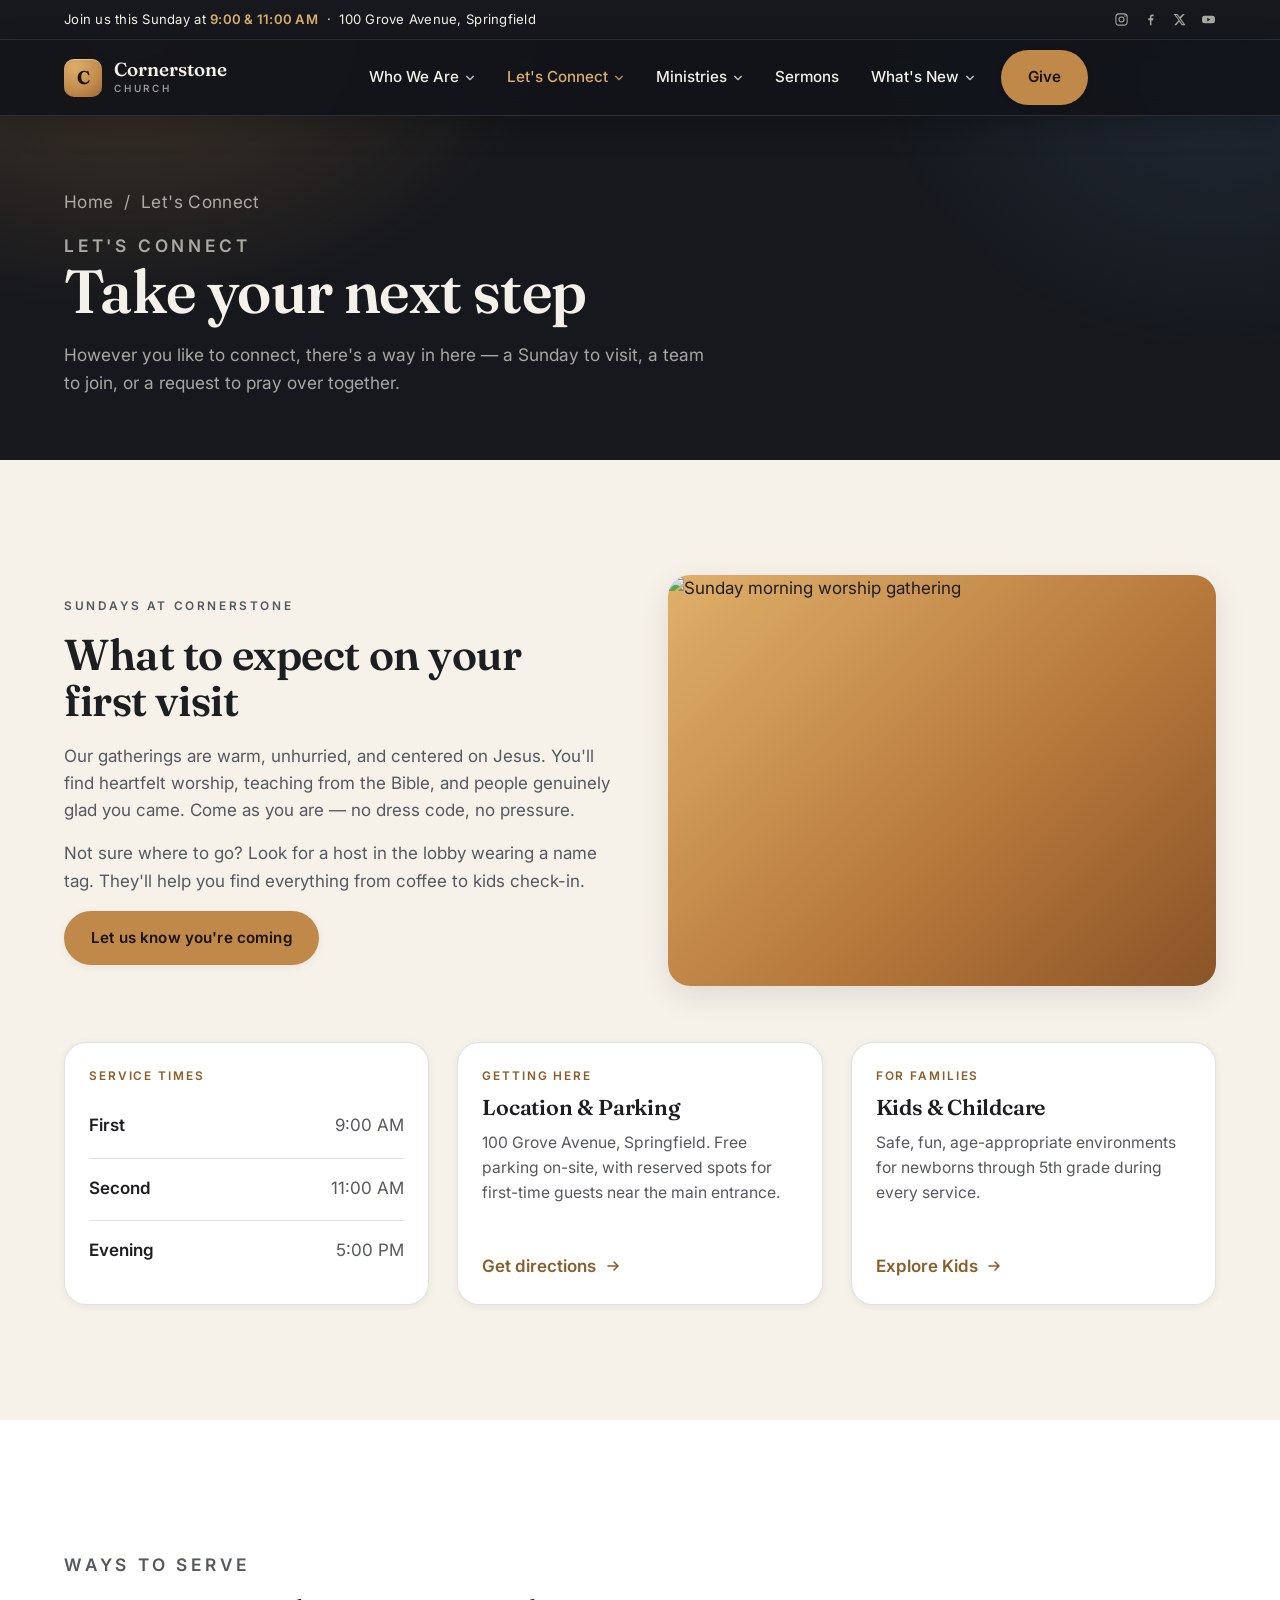
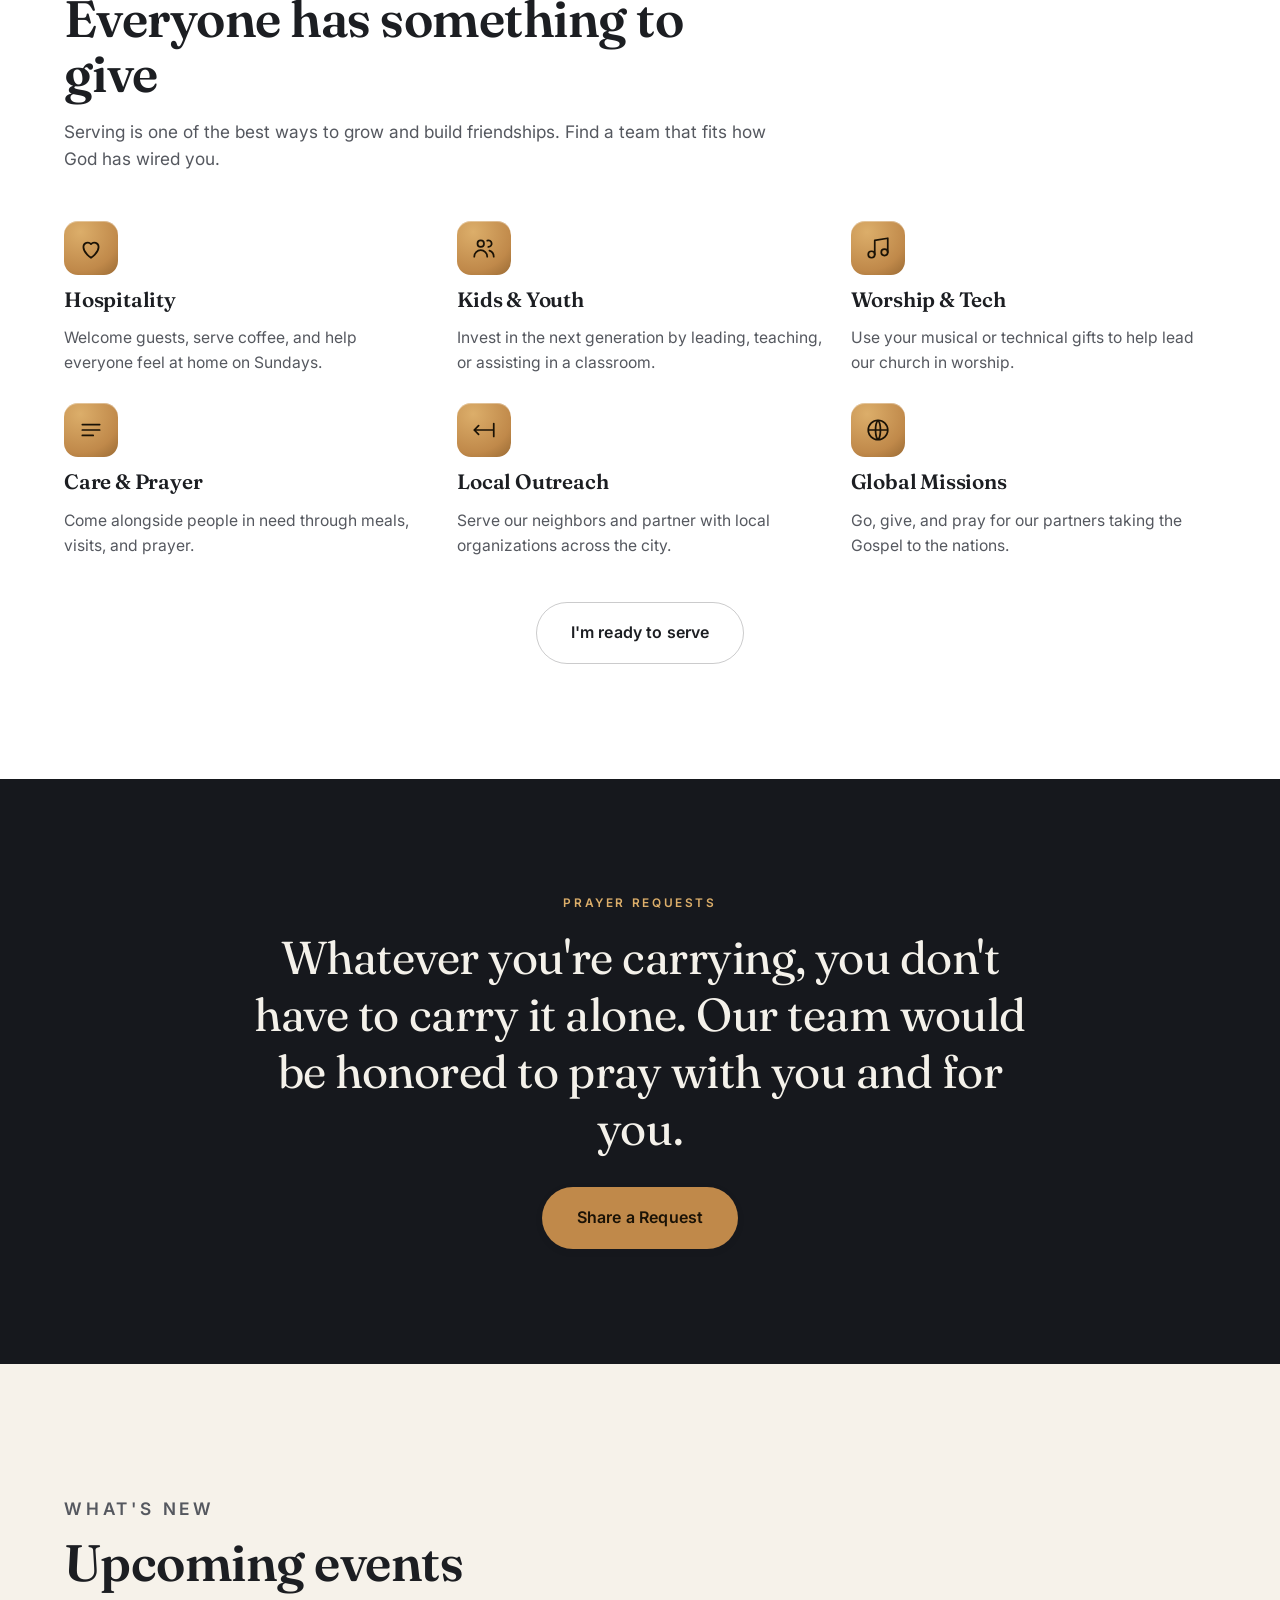
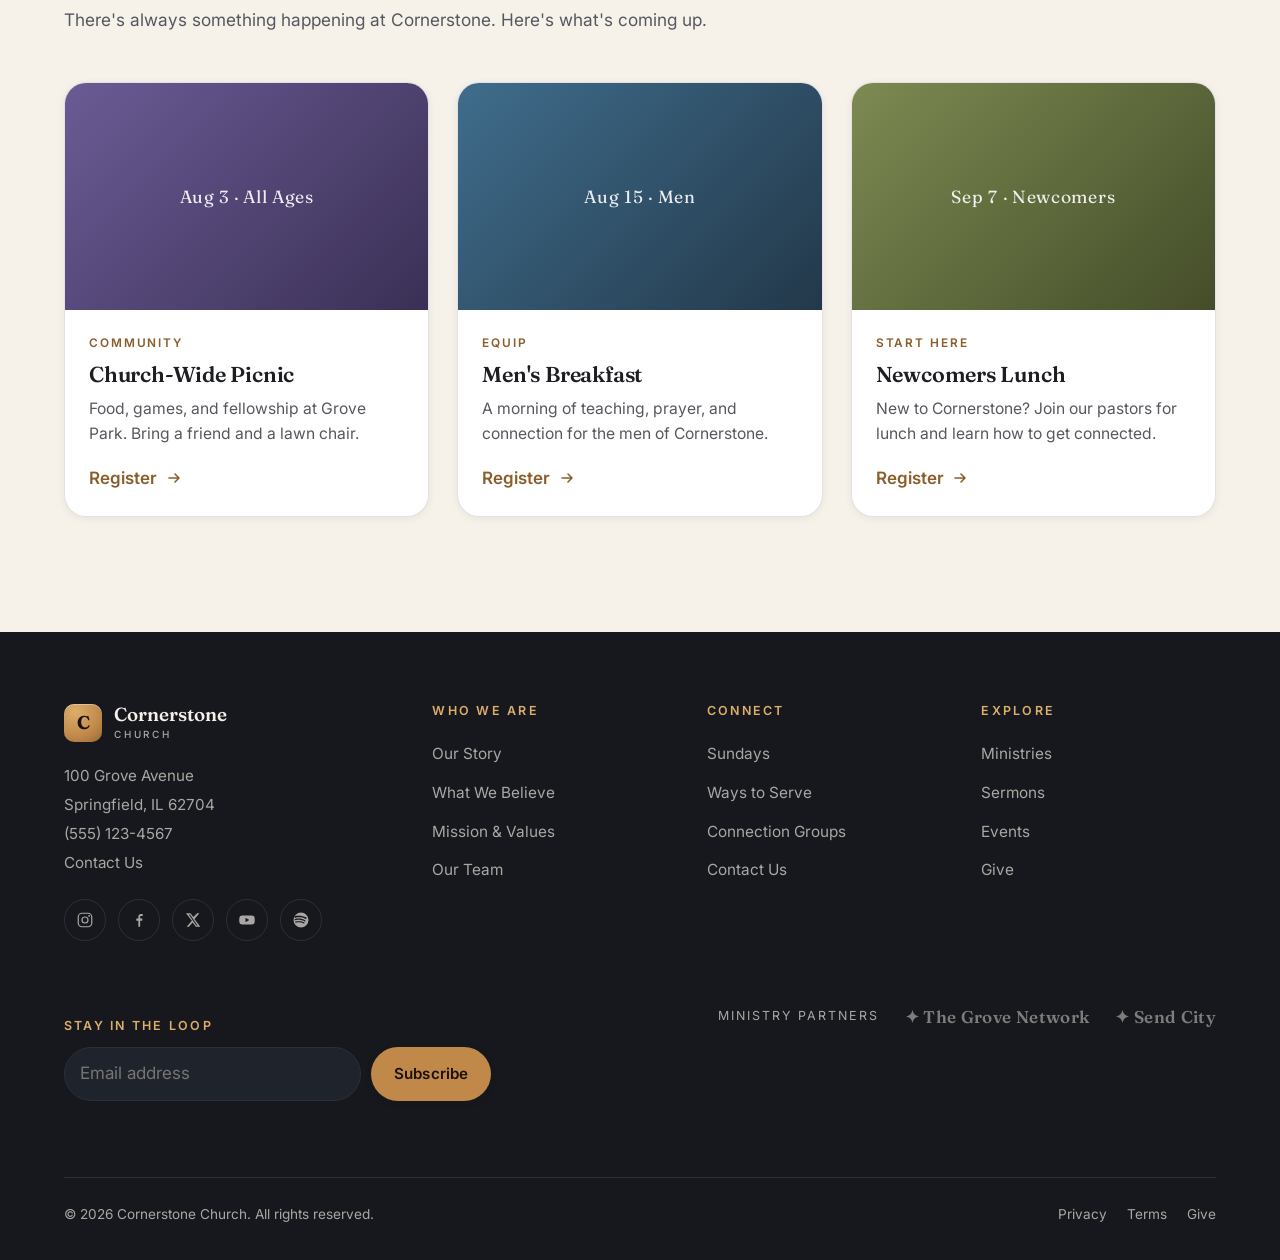
==== connect.html @ a3714016 "Add files via upload" ====
<!DOCTYPE html>
<html lang="en">
<head>
  <meta charset="UTF-8" />
  <meta name="viewport" content="width=device-width, initial-scale=1" />
  <title>Let's Connect · Cornerstone Church</title>
  <meta name="description" content="Find your place at Cornerstone Church — Sunday gatherings, ways to serve, prayer, and upcoming events." />
  <link rel="preconnect" href="https://fonts.googleapis.com" />
  <link rel="preconnect" href="https://fonts.gstatic.com" crossorigin />
  <link rel="stylesheet" href="assets/css/styles.css" />
</head>
<body>

  <div class="topbar">
    <div class="container topbar__inner">
      <span class="topbar__msg">Join us this Sunday at <strong>9:00&nbsp;&amp;&nbsp;11:00&nbsp;AM</strong> &nbsp;·&nbsp; 100 Grove Avenue, Springfield</span>
      <div class="topbar__socials">
        <a href="#" aria-label="Instagram"><svg viewBox="0 0 24 24" fill="none"><rect x="3" y="3" width="18" height="18" rx="5" stroke="currentColor" stroke-width="1.7"/><circle cx="12" cy="12" r="4" stroke="currentColor" stroke-width="1.7"/><circle cx="17.5" cy="6.5" r="1.2" fill="currentColor"/></svg></a>
        <a href="#" aria-label="Facebook"><svg viewBox="0 0 24 24" fill="currentColor"><path d="M13.5 21v-8h2.7l.4-3h-3.1V8.2c0-.87.24-1.46 1.5-1.46H17V4.06C16.7 4.02 15.8 3.94 14.77 3.94c-2.16 0-3.64 1.32-3.64 3.74V10H8.4v3h2.73v8z"/></svg></a>
        <a href="#" aria-label="X"><svg viewBox="0 0 24 24" fill="currentColor"><path d="M17.5 3h3l-6.6 7.5L21.7 21h-5.9l-4.3-5.6L6.5 21H3.5l7-8L2.6 3h6l3.9 5.1zM16.4 19.2h1.6L8 4.7H6.3z"/></svg></a>
        <a href="#" aria-label="YouTube"><svg viewBox="0 0 24 24" fill="currentColor"><path d="M22 8.2a2.6 2.6 0 0 0-1.83-1.84C18.5 6 12 6 12 6s-6.5 0-8.17.36A2.6 2.6 0 0 0 2 8.2 27 27 0 0 0 1.6 12 27 27 0 0 0 2 15.8a2.6 2.6 0 0 0 1.83 1.84C5.5 18 12 18 12 18s6.5 0 8.17-.36A2.6 2.6 0 0 0 22 15.8 27 27 0 0 0 22.4 12 27 27 0 0 0 22 8.2zM10 15V9l5 3z"/></svg></a>
      </div>
    </div>
  </div>

  <header class="nav is-solid" id="site-nav">
    <div class="container nav__inner">
      <a class="brand" href="index.html" aria-label="Cornerstone Church home">
        <span class="brand__mark">C</span>
        <span class="brand__name">Cornerstone<small>Church</small></span>
      </a>
      <nav aria-label="Primary navigation">
        <ul class="menu">
          <li class="has-mega">
            <a class="menu__link" href="about.html">Who We Are <svg class="caret" viewBox="0 0 12 12" fill="none"><path d="M2 4l4 4 4-4" stroke="currentColor" stroke-width="1.6" stroke-linecap="round" stroke-linejoin="round"/></svg></a>
            <div class="mega">
              <div class="mega__lead"><b>Who We Are</b></div>
              <a class="mega__link" href="about.html">Our Story</a>
              <a class="mega__link" href="about.html#what-we-believe">What We Believe</a>
              <a class="mega__link" href="about.html#mission-values">Mission &amp; Values</a>
              <a class="mega__link" href="about.html#team">Our Team</a>
            </div>
          </li>
          <li class="has-mega">
            <a class="menu__link is-active" href="connect.html">Let's Connect <svg class="caret" viewBox="0 0 12 12" fill="none"><path d="M2 4l4 4 4-4" stroke="currentColor" stroke-width="1.6" stroke-linecap="round" stroke-linejoin="round"/></svg></a>
            <div class="mega">
              <div class="mega__lead"><b>Let's Connect</b></div>
              <a class="mega__link" href="connect.html#sundays">Sundays at Cornerstone</a>
              <a class="mega__link" href="connect.html#serve">Ways to Serve</a>
              <a class="mega__link" href="connect.html#prayer">Prayer Requests</a>
              <a class="mega__link" href="contact.html">Contact Us</a>
            </div>
          </li>
          <li class="has-mega">
            <a class="menu__link" href="ministries.html">Ministries <svg class="caret" viewBox="0 0 12 12" fill="none"><path d="M2 4l4 4 4-4" stroke="currentColor" stroke-width="1.6" stroke-linecap="round" stroke-linejoin="round"/></svg></a>
            <div class="mega">
              <div class="mega__lead"><b>Our Ministries</b></div>
              <a class="mega__link" href="ministries.html#kids">Kids</a>
              <a class="mega__link" href="ministries.html#youth">Youth</a>
              <a class="mega__link" href="ministries.html#groups">Connection Groups</a>
              <a class="mega__link" href="ministries.html#college">The Salt Company</a>
              <a class="mega__link" href="ministries.html#local">Local Missions</a>
              <a class="mega__link" href="ministries.html#global">Global Missions</a>
            </div>
          </li>
          <li><a class="menu__link" href="sermons.html">Sermons</a></li>
          <li class="has-mega">
            <a class="menu__link" href="connect.html#events">What's New <svg class="caret" viewBox="0 0 12 12" fill="none"><path d="M2 4l4 4 4-4" stroke="currentColor" stroke-width="1.6" stroke-linecap="round" stroke-linejoin="round"/></svg></a>
            <div class="mega">
              <div class="mega__lead"><b>What's New</b></div>
              <a class="mega__link" href="connect.html#events">Events</a>
              <a class="mega__link" href="connect.html#events">Calendar</a>
              <a class="mega__link" href="sermons.html">Latest Sermons</a>
            </div>
          </li>
          <li class="menu__cta"><a class="btn btn--primary" href="give.html">Give</a></li>
        </ul>
      </nav>
      <div style="display:flex; align-items:center; gap:12px;">
        <a class="btn btn--primary nav__mobile-cta" href="give.html">Give</a>
        <button class="nav__toggle" aria-label="Open menu" aria-controls="mobile-menu">
          <svg width="22" height="22" viewBox="0 0 24 24" fill="none"><path d="M3 6h18M3 12h18M3 18h18" stroke="currentColor" stroke-width="1.8" stroke-linecap="round"/></svg>
        </button>
      </div>
    </div>
  </header>

  <div class="mobile-menu" id="mobile-menu" aria-hidden="true">
    <div class="mobile-menu__head">
      <a class="brand" href="index.html"><span class="brand__mark">C</span><span class="brand__name">Cornerstone<small>Church</small></span></a>
      <button class="mobile-menu__close" aria-label="Close menu">
        <svg width="20" height="20" viewBox="0 0 24 24" fill="none"><path d="M6 6l12 12M18 6L6 18" stroke="currentColor" stroke-width="1.8" stroke-linecap="round"/></svg>
      </button>
    </div>
    <div class="m-group">
      <button class="m-group__btn">Who We Are <svg class="caret" viewBox="0 0 12 12" fill="none"><path d="M2 4l4 4 4-4" stroke="currentColor" stroke-width="1.6" stroke-linecap="round" stroke-linejoin="round"/></svg></button>
      <div class="m-sub"><a href="about.html">Our Story</a><a href="about.html#what-we-believe">What We Believe</a><a href="about.html#mission-values">Mission &amp; Values</a><a href="about.html#team">Our Team</a></div>
    </div>
    <div class="m-group">
      <button class="m-group__btn">Let's Connect <svg class="caret" viewBox="0 0 12 12" fill="none"><path d="M2 4l4 4 4-4" stroke="currentColor" stroke-width="1.6" stroke-linecap="round" stroke-linejoin="round"/></svg></button>
      <div class="m-sub"><a href="connect.html#sundays">Sundays at Cornerstone</a><a href="connect.html#serve">Ways to Serve</a><a href="connect.html#prayer">Prayer Requests</a><a href="contact.html">Contact Us</a></div>
    </div>
    <div class="m-group">
      <button class="m-group__btn">Ministries <svg class="caret" viewBox="0 0 12 12" fill="none"><path d="M2 4l4 4 4-4" stroke="currentColor" stroke-width="1.6" stroke-linecap="round" stroke-linejoin="round"/></svg></button>
      <div class="m-sub"><a href="ministries.html#kids">Kids</a><a href="ministries.html#youth">Youth</a><a href="ministries.html#groups">Connection Groups</a><a href="ministries.html#college">The Salt Company</a><a href="ministries.html#local">Local Missions</a><a href="ministries.html#global">Global Missions</a></div>
    </div>
    <div class="m-group">
      <button class="m-group__btn">What's New <svg class="caret" viewBox="0 0 12 12" fill="none"><path d="M2 4l4 4 4-4" stroke="currentColor" stroke-width="1.6" stroke-linecap="round" stroke-linejoin="round"/></svg></button>
      <div class="m-sub"><a href="sermons.html">Sermons</a><a href="connect.html#events">Events</a><a href="connect.html#events">Calendar</a></div>
    </div>
    <div class="mobile-menu__actions">
      <a class="btn btn--primary btn--lg" href="give.html" style="justify-content:center;">Give</a>
      <a class="btn btn--ghost btn--lg" href="connect.html#sundays" style="justify-content:center;">I'm New</a>
    </div>
  </div>

  <section class="pagehead">
    <div class="container">
      <p class="pagehead__breadcrumb"><a href="index.html">Home</a> &nbsp;/&nbsp; Let's Connect</p>
      <p class="eyebrow eyebrow--light">Let's Connect</p>
      <h1>Take your next step</h1>
      <p>However you like to connect, there's a way in here — a Sunday to visit, a team to join, or a request to pray over together.</p>
    </div>
  </section>

  <!-- Sundays -->
  <section class="section section--cream" id="sundays">
    <div class="container">
      <div class="split">
        <div class="split__body reveal">
          <p class="eyebrow">Sundays at Cornerstone</p>
          <h2>What to expect on your first visit</h2>
          <p>Our gatherings are warm, unhurried, and centered on Jesus. You'll find heartfelt worship, teaching from the Bible, and people genuinely glad you came. Come as you are — no dress code, no pressure.</p>
          <p>Not sure where to go? Look for a host in the lobby wearing a name tag. They'll help you find everything from coffee to kids check-in.</p>
          <a class="btn btn--primary" href="contact.html">Let us know you're coming</a>
        </div>
        <div class="split__media grad-warm reveal" data-reveal-delay="1"><img class="media-img" src="https://d8j0ntlcm91z4.cloudfront.net/user_3E9CPm0AuV3q70Xl4UHu15ShiqX/hf_20260827_152828_6ec32d91-7f77-4d59-9680-bf36b2cd5e67.png" alt="Sunday morning worship gathering" loading="lazy"></div>
      </div>

      <div class="grid grid-3" style="margin-top:56px;">
        <div class="card reveal"><div class="card__body">
          <span class="card__tag">Service Times</span>
          <div class="info-list">
            <div class="info-row"><span class="info-row__k">First</span><span class="info-row__v">9:00 AM</span></div>
            <div class="info-row"><span class="info-row__k">Second</span><span class="info-row__v">11:00 AM</span></div>
            <div class="info-row"><span class="info-row__k">Evening</span><span class="info-row__v">5:00 PM</span></div>
          </div>
        </div></div>
        <div class="card reveal" data-reveal-delay="1"><div class="card__body">
          <span class="card__tag">Getting Here</span>
          <h3 class="card__title">Location &amp; Parking</h3>
          <p class="card__text">100 Grove Avenue, Springfield. Free parking on-site, with reserved spots for first-time guests near the main entrance.</p>
          <span class="card__foot"><a class="link-arrow" href="contact.html">Get directions <svg width="16" height="16" viewBox="0 0 16 16" fill="none"><path d="M3 8h10M9 4l4 4-4 4" stroke="currentColor" stroke-width="1.6" stroke-linecap="round" stroke-linejoin="round"/></svg></a></span>
        </div></div>
        <div class="card reveal" data-reveal-delay="2"><div class="card__body">
          <span class="card__tag">For Families</span>
          <h3 class="card__title">Kids &amp; Childcare</h3>
          <p class="card__text">Safe, fun, age-appropriate environments for newborns through 5th grade during every service.</p>
          <span class="card__foot"><a class="link-arrow" href="ministries.html#kids">Explore Kids <svg width="16" height="16" viewBox="0 0 16 16" fill="none"><path d="M3 8h10M9 4l4 4-4 4" stroke="currentColor" stroke-width="1.6" stroke-linecap="round" stroke-linejoin="round"/></svg></a></span>
        </div></div>
      </div>
    </div>
  </section>

  <!-- Ways to serve -->
  <section class="section section--paper" id="serve">
    <div class="container">
      <div class="section-head reveal">
        <p class="eyebrow">Ways to Serve</p>
        <h2>Everyone has something to give</h2>
        <p>Serving is one of the best ways to grow and build friendships. Find a team that fits how God has wired you.</p>
      </div>
      <div class="grid grid-3">
        <div class="feature reveal">
          <span class="feature__icon"><svg viewBox="0 0 24 24" fill="none"><path d="M12 21s-7-4.5-7-10a4 4 0 0 1 7-2.6A4 4 0 0 1 19 11c0 5.5-7 10-7 10z" stroke="currentColor" stroke-width="1.6" stroke-linejoin="round"/></svg></span>
          <h3>Hospitality</h3><p>Welcome guests, serve coffee, and help everyone feel at home on Sundays.</p>
        </div>
        <div class="feature reveal" data-reveal-delay="1">
          <span class="feature__icon"><svg viewBox="0 0 24 24" fill="none"><circle cx="9" cy="8" r="3" stroke="currentColor" stroke-width="1.6"/><path d="M3 20a6 6 0 0 1 12 0M16 11a3 3 0 1 0-1-5.8M21 20a6 6 0 0 0-4-5.6" stroke="currentColor" stroke-width="1.6" stroke-linecap="round"/></svg></span>
          <h3>Kids &amp; Youth</h3><p>Invest in the next generation by leading, teaching, or assisting in a classroom.</p>
        </div>
        <div class="feature reveal" data-reveal-delay="2">
          <span class="feature__icon"><svg viewBox="0 0 24 24" fill="none"><path d="M9 18V5l12-2v13" stroke="currentColor" stroke-width="1.6" stroke-linecap="round" stroke-linejoin="round"/><circle cx="6" cy="18" r="3" stroke="currentColor" stroke-width="1.6"/><circle cx="18" cy="16" r="3" stroke="currentColor" stroke-width="1.6"/></svg></span>
          <h3>Worship &amp; Tech</h3><p>Use your musical or technical gifts to help lead our church in worship.</p>
        </div>
        <div class="feature reveal">
          <span class="feature__icon"><svg viewBox="0 0 24 24" fill="none"><path d="M4 7h16M4 12h16M4 17h10" stroke="currentColor" stroke-width="1.6" stroke-linecap="round"/></svg></span>
          <h3>Care &amp; Prayer</h3><p>Come alongside people in need through meals, visits, and prayer.</p>
        </div>
        <div class="feature reveal" data-reveal-delay="1">
          <span class="feature__icon"><svg viewBox="0 0 24 24" fill="none"><path d="M3 12h18M3 12l4-4M3 12l4 4M21 6v12" stroke="currentColor" stroke-width="1.6" stroke-linecap="round" stroke-linejoin="round"/></svg></span>
          <h3>Local Outreach</h3><p>Serve our neighbors and partner with local organizations across the city.</p>
        </div>
        <div class="feature reveal" data-reveal-delay="2">
          <span class="feature__icon"><svg viewBox="0 0 24 24" fill="none"><circle cx="12" cy="12" r="9" stroke="currentColor" stroke-width="1.6"/><path d="M3 12h18M12 3c3 3 3 15 0 18M12 3c-3 3-3 15 0 18" stroke="currentColor" stroke-width="1.6"/></svg></span>
          <h3>Global Missions</h3><p>Go, give, and pray for our partners taking the Gospel to the nations.</p>
        </div>
      </div>
      <div class="center reveal" style="margin-top:44px;">
        <a class="btn btn--outline-ink btn--lg" href="contact.html">I'm ready to serve</a>
      </div>
    </div>
  </section>

  <!-- Prayer -->
  <section class="section section--dark" id="prayer">
    <div class="container narrow center">
      <p class="eyebrow eyebrow--light reveal">Prayer Requests</p>
      <p class="statement reveal" data-reveal-delay="1" style="margin-top:16px;">Whatever you're carrying, you don't have to carry it alone. Our team would be honored to pray with you and for you.</p>
      <div class="reveal" data-reveal-delay="2" style="margin-top:30px;">
        <a class="btn btn--primary btn--lg" href="contact.html">Share a Request</a>
      </div>
    </div>
  </section>

  <!-- Events -->
  <section class="section section--cream" id="events">
    <div class="container">
      <div class="section-head reveal">
        <p class="eyebrow">What's New</p>
        <h2>Upcoming events</h2>
        <p>There's always something happening at Cornerstone. Here's what's coming up.</p>
      </div>
      <div class="grid grid-3">
        <div class="card reveal">
          <div class="card__media grad-3"><span class="card__media-fallback">Aug 3 · All Ages</span></div>
          <div class="card__body"><span class="card__tag">Community</span><h3 class="card__title">Church-Wide Picnic</h3><p class="card__text">Food, games, and fellowship at Grove Park. Bring a friend and a lawn chair.</p><span class="card__foot"><a class="link-arrow" href="#">Register <svg width="16" height="16" viewBox="0 0 16 16" fill="none"><path d="M3 8h10M9 4l4 4-4 4" stroke="currentColor" stroke-width="1.6" stroke-linecap="round" stroke-linejoin="round"/></svg></a></span></div>
        </div>
        <div class="card reveal" data-reveal-delay="1">
          <div class="card__media grad-2"><span class="card__media-fallback">Aug 15 · Men</span></div>
          <div class="card__body"><span class="card__tag">Equip</span><h3 class="card__title">Men's Breakfast</h3><p class="card__text">A morning of teaching, prayer, and connection for the men of Cornerstone.</p><span class="card__foot"><a class="link-arrow" href="#">Register <svg width="16" height="16" viewBox="0 0 16 16" fill="none"><path d="M3 8h10M9 4l4 4-4 4" stroke="currentColor" stroke-width="1.6" stroke-linecap="round" stroke-linejoin="round"/></svg></a></span></div>
        </div>
        <div class="card reveal" data-reveal-delay="2">
          <div class="card__media grad-6"><span class="card__media-fallback">Sep 7 · Newcomers</span></div>
          <div class="card__body"><span class="card__tag">Start Here</span><h3 class="card__title">Newcomers Lunch</h3><p class="card__text">New to Cornerstone? Join our pastors for lunch and learn how to get connected.</p><span class="card__foot"><a class="link-arrow" href="#">Register <svg width="16" height="16" viewBox="0 0 16 16" fill="none"><path d="M3 8h10M9 4l4 4-4 4" stroke="currentColor" stroke-width="1.6" stroke-linecap="round" stroke-linejoin="round"/></svg></a></span></div>
        </div>
      </div>
    </div>
  </section>

  <footer class="footer">
    <div class="container">
      <div class="footer__top">
        <div class="footer__brand">
          <a class="brand" href="index.html"><span class="brand__mark">C</span><span class="brand__name">Cornerstone<small>Church</small></span></a>
          <p class="footer__addr">100 Grove Avenue<br />Springfield, IL 62704<br /><a href="tel:+15551234567">(555) 123-4567</a><br /><a href="contact.html">Contact Us</a></p>
          <div class="socials">
            <a href="#" aria-label="Instagram"><svg viewBox="0 0 24 24" fill="none"><rect x="3" y="3" width="18" height="18" rx="5" stroke="currentColor" stroke-width="1.6"/><circle cx="12" cy="12" r="4" stroke="currentColor" stroke-width="1.6"/><circle cx="17.5" cy="6.5" r="1.2" fill="currentColor"/></svg></a>
            <a href="#" aria-label="Facebook"><svg viewBox="0 0 24 24" fill="currentColor"><path d="M13.5 21v-8h2.7l.4-3h-3.1V8.2c0-.87.24-1.46 1.5-1.46H17V4.06C16.7 4.02 15.8 3.94 14.77 3.94c-2.16 0-3.64 1.32-3.64 3.74V10H8.4v3h2.73v8z"/></svg></a>
            <a href="#" aria-label="X"><svg viewBox="0 0 24 24" fill="currentColor"><path d="M17.5 3h3l-6.6 7.5L21.7 21h-5.9l-4.3-5.6L6.5 21H3.5l7-8L2.6 3h6l3.9 5.1zM16.4 19.2h1.6L8 4.7H6.3z"/></svg></a>
            <a href="#" aria-label="YouTube"><svg viewBox="0 0 24 24" fill="currentColor"><path d="M22 8.2a2.6 2.6 0 0 0-1.83-1.84C18.5 6 12 6 12 6s-6.5 0-8.17.36A2.6 2.6 0 0 0 2 8.2 27 27 0 0 0 1.6 12 27 27 0 0 0 2 15.8a2.6 2.6 0 0 0 1.83 1.84C5.5 18 12 18 12 18s6.5 0 8.17-.36A2.6 2.6 0 0 0 22 15.8 27 27 0 0 0 22.4 12 27 27 0 0 0 22 8.2zM10 15V9l5 3z"/></svg></a>
            <a href="#" aria-label="Spotify"><svg viewBox="0 0 24 24" fill="currentColor"><path d="M12 2a10 10 0 1 0 0 20 10 10 0 0 0 0-20zm4.6 14.4a.75.75 0 0 1-1 .25c-2.8-1.7-6.3-2.08-10.4-1.14a.75.75 0 1 1-.33-1.46c4.5-1 8.4-.57 11.5 1.35.36.22.47.68.25 1zm1.2-2.9a.94.94 0 0 1-1.28.3c-3.2-1.96-8.06-2.53-11.84-1.38a.94.94 0 1 1-.54-1.8c4.3-1.3 9.68-.66 13.35 1.6.44.27.58.85.31 1.28zm.1-3C14.2 8.2 7.9 8 4.9 8.94a1.12 1.12 0 1 1-.65-2.15C7.7 5.7 14.66 5.93 18.98 8.5a1.12 1.12 0 1 1-1.16 1.92z"/></svg></a>
          </div>
        </div>
        <div class="footer__col"><h4>Who We Are</h4><a href="about.html">Our Story</a><a href="about.html#what-we-believe">What We Believe</a><a href="about.html#mission-values">Mission &amp; Values</a><a href="about.html#team">Our Team</a></div>
        <div class="footer__col"><h4>Connect</h4><a href="connect.html#sundays">Sundays</a><a href="connect.html#serve">Ways to Serve</a><a href="ministries.html#groups">Connection Groups</a><a href="contact.html">Contact Us</a></div>
        <div class="footer__col"><h4>Explore</h4><a href="ministries.html">Ministries</a><a href="sermons.html">Sermons</a><a href="connect.html#events">Events</a><a href="give.html">Give</a></div>
      </div>
      <div class="footer__top" style="margin-top:52px; grid-template-columns:1.4fr 2fr; align-items:start;">
        <div class="newsletter">
          <h4 style="font-family:var(--font-sans); font-size:.78rem; text-transform:uppercase; letter-spacing:.18em; color:var(--accent-2); margin-bottom:14px;">Stay in the loop</h4>
          <form data-newsletter novalidate><input type="email" placeholder="Email address" aria-label="Email address" required /><button class="btn btn--primary" type="submit">Subscribe</button></form>
          <p class="newsletter__msg" role="status" aria-live="polite"></p>
        </div>
        <div class="partners" style="justify-content:flex-end;">
          <span class="partners__label">Ministry Partners</span>
          <span class="partner-logo">✦ The Grove Network</span>
          <span class="partner-logo">✦ Send City</span>
        </div>
      </div>
      <div class="footer__bottom">
        <span>© <span data-year>2026</span> Cornerstone Church. All rights reserved.</span>
        <span style="display:flex; gap:20px; flex-wrap:wrap;"><a href="#">Privacy</a><a href="#">Terms</a><a href="give.html">Give</a></span>
      </div>
    </div>
  </footer>

  <script src="assets/js/main.js"></script>
</body>
</html>
---- assets/css/styles.css ----
/* =====================================================================
   Cornerstone Church — Website Template
   A modern, self-contained church website (no external images/video).
   Structure inspired by Cottage Grove Church (Des Moines, IA).

   HOW TO CUSTOMIZE
   - Colors & fonts: edit the :root variables below.
   - Church name / service times / address: edit the HTML pages.
   - The hero "video" is a pure-CSS animated gradient (.hero__bg).
   ===================================================================== */

/* ---------- Fonts (with robust fallbacks if offline) ---------- */
@import url('https://fonts.googleapis.com/css2?family=Fraunces:opsz,wght@9..144,400;9..144,500;9..144,600;9..144,700&family=Inter:wght@400;500;600;700&display=swap');

/* ===================== Design Tokens ===================== */
:root {
  /* Brand colors */
  --ink:        #16181d;   /* near-black, dark sections + hero */
  --ink-2:      #1f232b;   /* slightly lifted charcoal */
  --ink-3:      #2a2f39;   /* borders on dark */
  --cream:      #f6f2ea;   /* warm off-white light sections */
  --paper:      #ffffff;
  --accent:     #c0894a;   /* warm brass/gold */
  --accent-2:   #dcae6a;   /* lighter gold */
  --accent-ink: #8a5e2b;   /* darker gold for text on cream */

  /* Text */
  --text:       #1c1e22;   /* body text on light */
  --text-soft:  #55585f;   /* muted on light */
  --text-invert:#f4f1ea;   /* text on dark */
  --text-invert-soft: rgba(244,241,234,.66);

  /* Lines & surfaces */
  --line:       rgba(20,22,26,.12);
  --line-strong:rgba(20,22,26,.22);

  /* Type */
  --font-display: 'Fraunces', 'Georgia', 'Times New Roman', serif;
  --font-sans:    'Inter', system-ui, -apple-system, 'Segoe UI', Roboto, sans-serif;

  /* Layout */
  --container: 1200px;
  --container-narrow: 860px;
  --radius: 14px;
  --radius-lg: 22px;
  --radius-pill: 999px;

  /* Motion & elevation */
  --ease: cubic-bezier(.22,.61,.36,1);
  --shadow-sm: 0 2px 8px rgba(20,22,26,.06);
  --shadow-md: 0 10px 30px rgba(20,22,26,.10);
  --shadow-lg: 0 24px 60px rgba(20,22,26,.18);

  /* Fixed chrome heights */
  --topbar-h: 40px;
  --nav-h: 76px;
}

/* ===================== Reset / Base ===================== */
*, *::before, *::after { box-sizing: border-box; }
* { margin: 0; }

html { scroll-behavior: smooth; -webkit-text-size-adjust: 100%; }

body {
  font-family: var(--font-sans);
  color: var(--text);
  background: var(--cream);
  line-height: 1.6;
  font-size: 17px;
  -webkit-font-smoothing: antialiased;
  text-rendering: optimizeLegibility;
  overflow-x: hidden;
}

img, svg, video { display: block; max-width: 100%; }
a { color: inherit; text-decoration: none; }
button { font: inherit; cursor: pointer; }
ul { list-style: none; padding: 0; }

h1, h2, h3, h4 {
  font-family: var(--font-display);
  font-weight: 600;
  line-height: 1.08;
  letter-spacing: -0.01em;
}

.eyebrow {
  font-family: var(--font-sans);
  text-transform: uppercase;
  letter-spacing: .22em;
  font-size: .74rem;
  font-weight: 600;
  color: var(--accent-ink);
}
.eyebrow--light { color: var(--accent-2); }

/* ===================== Layout helpers ===================== */
.container { width: 100%; max-width: var(--container); margin-inline: auto; padding-inline: 24px; }
.narrow    { max-width: var(--container-narrow); }
.section   { padding-block: clamp(64px, 9vw, 128px); }
.section--tight { padding-block: clamp(48px, 6vw, 84px); }

.section--dark  { background: var(--ink); color: var(--text-invert); }
.section--ink2  { background: var(--ink-2); color: var(--text-invert); }
.section--cream { background: var(--cream); }
.section--paper { background: var(--paper); }

.center { text-align: center; }
.max-60ch { max-width: 62ch; }
.mx-auto { margin-inline: auto; }

.grid { display: grid; gap: 28px; }
.grid-2 { grid-template-columns: repeat(2, 1fr); }
.grid-3 { grid-template-columns: repeat(3, 1fr); }
.grid-4 { grid-template-columns: repeat(4, 1fr); }

/* ===================== Buttons ===================== */
.btn {
  display: inline-flex; align-items: center; gap: .55em;
  padding: 14px 26px;
  border-radius: var(--radius-pill);
  font-weight: 600; font-size: .95rem;
  letter-spacing: .01em;
  border: 1.5px solid transparent;
  transition: transform .25s var(--ease), background-color .25s var(--ease), color .25s var(--ease), border-color .25s var(--ease), box-shadow .25s var(--ease);
  white-space: nowrap;
}
.btn:hover { transform: translateY(-2px); }
.btn:active { transform: translateY(0); }

.btn--primary { background: var(--accent); color: #1a1206; box-shadow: var(--shadow-sm); }
.btn--primary:hover { background: var(--accent-2); box-shadow: var(--shadow-md); }

.btn--ghost { background: transparent; color: var(--text-invert); border-color: rgba(244,241,234,.5); }
.btn--ghost:hover { background: rgba(244,241,234,.1); border-color: var(--text-invert); }

.btn--dark { background: var(--ink); color: var(--text-invert); }
.btn--dark:hover { background: var(--ink-2); }

.btn--outline-ink { background: transparent; color: var(--text); border-color: var(--line-strong); }
.btn--outline-ink:hover { background: var(--ink); color: var(--text-invert); border-color: var(--ink); }

.btn--lg { padding: 17px 34px; font-size: 1rem; }

.link-arrow {
  display: inline-flex; align-items: center; gap: .5em;
  font-weight: 600; color: var(--accent-ink);
}
.link-arrow svg { transition: transform .25s var(--ease); }
.link-arrow:hover svg { transform: translateX(4px); }
.link-arrow--light { color: var(--accent-2); }

/* ===================== Announcement bar ===================== */
.topbar {
  background: var(--ink);
  color: var(--text-invert);
  min-height: var(--topbar-h);
  display: flex; align-items: center;
  font-size: .82rem; letter-spacing: .02em;
  border-bottom: 1px solid var(--ink-3);
}
.topbar__inner { display: flex; align-items: center; justify-content: space-between; gap: 16px; width: 100%; }
.topbar__msg { text-align: left; }
.topbar strong { color: var(--accent-2); font-weight: 600; }
.topbar__socials { display: flex; align-items: center; gap: 14px; flex: none; }
.topbar__socials a { color: var(--text-invert-soft); display: inline-flex; transition: color .2s var(--ease); }
.topbar__socials a:hover { color: var(--accent-2); }
.topbar__socials svg { width: 15px; height: 15px; }

/* Social icons on light backgrounds (e.g. Contact page). Higher specificity than
   the footer's .socials a so the dark glyph color wins on light surfaces. */
.socials.socials--ink a { color: var(--text-soft); border-color: var(--line-strong); }
.socials.socials--ink a:hover { color: #1a1206; background: var(--accent-2); border-color: var(--accent-2); }

/* ===================== Header / Nav ===================== */
.nav {
  position: sticky; top: 0; z-index: 60;
  height: var(--nav-h);
  background: rgba(22,24,29,.0);
  transition: background-color .3s var(--ease), box-shadow .3s var(--ease), border-color .3s var(--ease);
  border-bottom: 1px solid transparent;
}
.nav__inner {
  height: 100%;
  display: flex; align-items: center; justify-content: space-between;
  gap: 24px;
}

/* Solid states: when scrolled OR on interior (non-hero) pages */
.nav.is-solid, .nav.is-scrolled {
  background: rgba(18,20,25,.92);
  backdrop-filter: saturate(140%) blur(10px);
  border-bottom-color: var(--ink-3);
  box-shadow: 0 8px 30px rgba(0,0,0,.25);
}

.brand { display: inline-flex; align-items: center; gap: 12px; color: var(--text-invert); }
.brand__mark {
  width: 38px; height: 38px; border-radius: 10px; flex: none;
  background:
    radial-gradient(120% 120% at 30% 20%, var(--accent-2), var(--accent) 55%, var(--accent-ink) 100%);
  display: grid; place-items: center;
  color: #1a1206; font-family: var(--font-display); font-weight: 700; font-size: 1.15rem;
  box-shadow: inset 0 1px 0 rgba(255,255,255,.35);
}
.brand__name { font-family: var(--font-display); font-weight: 600; font-size: 1.18rem; line-height: 1; color: var(--text-invert); }
.brand__name small { display: block; font-family: var(--font-sans); font-weight: 500; font-size: .62rem; letter-spacing: .28em; text-transform: uppercase; color: var(--text-invert-soft); margin-top: 5px; }

/* Primary menu */
.menu { display: flex; align-items: center; gap: 4px; }
.menu > li { position: relative; }
.menu__link {
  display: inline-flex; align-items: center; gap: 6px;
  padding: 10px 14px; border-radius: 10px;
  color: var(--text-invert); font-weight: 500; font-size: .95rem;
  transition: background-color .2s var(--ease), color .2s var(--ease);
}
.menu__link:hover { background: rgba(244,241,234,.1); }
.menu__link.is-active { color: var(--accent-2); }
.menu__link .caret { width: 10px; height: 10px; transition: transform .25s var(--ease); opacity: .8; }
.has-mega:hover .caret, .has-mega:focus-within .caret { transform: rotate(180deg); }

.menu__cta { margin-left: 8px; }

/* Mega menu / dropdown */
.mega {
  position: absolute; top: calc(100% + 10px); left: 50%; transform: translateX(-50%) translateY(8px);
  min-width: 260px; background: var(--paper); color: var(--text);
  border-radius: var(--radius); box-shadow: var(--shadow-lg);
  padding: 12px; opacity: 0; visibility: hidden; pointer-events: none;
  transition: opacity .22s var(--ease), transform .22s var(--ease), visibility .22s;
  border: 1px solid var(--line);
}
.has-mega:hover .mega, .has-mega:focus-within .mega {
  opacity: 1; visibility: visible; pointer-events: auto; transform: translateX(-50%) translateY(0);
}
.mega::before { /* hover bridge */
  content: ""; position: absolute; bottom: 100%; left: 0; right: 0; height: 14px;
}
.mega__link { display: block; padding: 10px 14px; border-radius: 9px; font-size: .95rem; font-weight: 500; color: var(--text); transition: background-color .18s var(--ease), color .18s var(--ease); }
.mega__link:hover { background: var(--cream); color: var(--accent-ink); }
.mega__link small { display: block; font-weight: 400; color: var(--text-soft); font-size: .82rem; margin-top: 2px; }
.mega__lead { padding: 10px 14px 12px; border-bottom: 1px solid var(--line); margin-bottom: 6px; }
.mega__lead b { font-family: var(--font-display); font-size: 1.05rem; }

/* Mobile controls */
.nav__toggle { display: none; }
.nav__mobile-cta { display: none; }

/* ===================== Mobile menu ===================== */
.mobile-menu {
  position: fixed; inset: 0; z-index: 70;
  background: var(--ink);
  transform: translateX(100%);
  transition: transform .38s var(--ease);
  display: flex; flex-direction: column;
  padding: 20px 24px 40px;
  overflow-y: auto;
}
.mobile-menu.is-open { transform: translateX(0); }
.mobile-menu__head { display: flex; align-items: center; justify-content: space-between; height: var(--nav-h); }
.mobile-menu__close { width: 44px; height: 44px; border-radius: 10px; border: 1px solid var(--ink-3); background: transparent; color: var(--text-invert); display: grid; place-items: center; }
.m-group { border-top: 1px solid var(--ink-3); }
.m-group__btn { width: 100%; display: flex; align-items: center; justify-content: space-between; padding: 18px 4px; color: var(--text-invert); font-family: var(--font-display); font-size: 1.35rem; background: none; border: none; }
.m-group__btn .caret { width: 14px; transition: transform .25s var(--ease); }
.m-group.is-open .m-group__btn .caret { transform: rotate(180deg); }
.m-sub { max-height: 0; overflow: hidden; transition: max-height .3s var(--ease); }
.m-group.is-open .m-sub { max-height: 480px; }
.m-sub a { display: block; padding: 11px 4px 11px 16px; color: var(--text-invert-soft); font-size: 1.02rem; }
.m-sub a:hover { color: var(--accent-2); }
.mobile-menu__actions { margin-top: 28px; display: grid; gap: 12px; }

/* ===================== Hero ===================== */
.hero {
  position: relative;
  min-height: min(92vh, 860px);
  margin-top: calc(-1 * var(--nav-h)); /* pull under transparent nav */
  padding-top: var(--nav-h);
  display: grid; align-items: center;
  color: var(--text-invert);
  overflow: hidden;
  isolation: isolate;
}
.hero__bg {
  position: absolute; inset: 0; z-index: -3;
  background:
    radial-gradient(60% 80% at 20% 20%, rgba(192,137,74,.42), transparent 60%),
    radial-gradient(70% 90% at 85% 15%, rgba(120,80,150,.30), transparent 55%),
    radial-gradient(90% 90% at 70% 90%, rgba(40,90,120,.38), transparent 60%),
    linear-gradient(210deg, #20242e, #14161b 60%, #0f1013);
  background-size: 180% 180%, 200% 200%, 200% 200%, 100% 100%;
  animation: heroDrift 26s var(--ease) infinite alternate;
}
.hero__bg::after { /* subtle grain/vignette */
  content: ""; position: absolute; inset: 0;
  background: radial-gradient(120% 80% at 50% 30%, transparent 40%, rgba(0,0,0,.5) 100%);
}
@keyframes heroDrift {
  0%   { background-position: 0% 0%, 100% 0%, 50% 100%, 0 0; }
  100% { background-position: 100% 60%, 0% 40%, 30% 60%, 0 0; }
}
.hero.is-paused .hero__bg { animation-play-state: paused; }

/* Generated worship video layer (sits above the gradient fallback) */
.hero__video {
  position: absolute; inset: 0; z-index: -2;
  width: 100%; height: 100%; object-fit: cover;
  opacity: 0; transition: opacity 1.2s var(--ease);
}
.hero__video.is-ready { opacity: 1; }
/* Darkening scrim so the light hero text stays legible over bright footage */
.hero__scrim {
  position: absolute; inset: 0; z-index: -1; pointer-events: none;
  background:
    linear-gradient(180deg, rgba(12,13,16,.55), rgba(12,13,16,.30) 42%, rgba(12,13,16,.78)),
    radial-gradient(90% 120% at 15% 30%, rgba(12,13,16,.45), transparent 55%);
}

.hero__grid-overlay { /* faint line texture */
  position: absolute; inset: 0; z-index: -1; opacity: .16; pointer-events: none;
  background-image: linear-gradient(rgba(255,255,255,.5) 1px, transparent 1px),
                    linear-gradient(90deg, rgba(255,255,255,.5) 1px, transparent 1px);
  background-size: 64px 64px; mask-image: radial-gradient(70% 70% at 50% 40%, #000, transparent);
}

.hero__content { max-width: 900px; }
.hero h1 {
  font-size: clamp(2.6rem, 7vw, 5.2rem);
  font-weight: 600; letter-spacing: -0.02em; line-height: .98;
}
.hero__sub {
  font-family: var(--font-display);
  font-size: clamp(1.3rem, 3vw, 2.1rem);
  font-weight: 400; color: var(--text-invert); margin-top: 18px; line-height: 1.15;
}
.hero__sub a { color: var(--accent-2); text-decoration: underline; text-underline-offset: 4px; text-decoration-thickness: 1.5px; }
.hero__actions { display: flex; flex-wrap: wrap; gap: 14px; margin-top: 34px; }

.hero__pause {
  position: absolute; right: 24px; bottom: 22px; z-index: 3;
  display: inline-flex; align-items: center; gap: 8px;
  padding: 9px 16px; border-radius: var(--radius-pill);
  background: rgba(0,0,0,.35); color: var(--text-invert);
  border: 1px solid rgba(244,241,234,.25); font-size: .82rem; font-weight: 500;
  backdrop-filter: blur(6px);
}
.hero__pause:hover { background: rgba(0,0,0,.55); }

/* Interior page header (non-hero) — extends behind the solid sticky nav */
.pagehead {
  position: relative; background: var(--ink); color: var(--text-invert);
  margin-top: calc(-1 * var(--nav-h));
  padding-top: calc(var(--nav-h) + 56px); padding-bottom: 64px; overflow: hidden;
  isolation: isolate;
}
.pagehead::before {
  content: ""; position: absolute; inset: 0; z-index: -1; opacity: .9;
  background:
    radial-gradient(60% 120% at 10% 0%, rgba(192,137,74,.28), transparent 55%),
    radial-gradient(50% 120% at 95% 10%, rgba(60,90,120,.28), transparent 55%),
    var(--ink);
}
.pagehead__breadcrumb { color: var(--text-invert-soft); font-size: .85rem; margin-bottom: 14px; letter-spacing: .02em; }
.pagehead__breadcrumb a:hover { color: var(--accent-2); }
.pagehead h1 { font-size: clamp(2.2rem, 5vw, 3.8rem); }
.pagehead p { color: var(--text-invert-soft); max-width: 60ch; margin-top: 16px; font-size: 1.08rem; }

/* ===================== Generic sections ===================== */
.section-head { max-width: 720px; margin-bottom: 48px; }
.section-head h2 { font-size: clamp(2rem, 4.4vw, 3.2rem); margin-top: 12px; }
.section-head p { color: var(--text-soft); margin-top: 16px; font-size: 1.08rem; }
.section--dark .section-head p, .section--ink2 .section-head p { color: var(--text-invert-soft); }
.section-head--center { margin-inline: auto; text-align: center; }

/* Big statement / mission */
.statement { font-family: var(--font-display); font-weight: 400; font-size: clamp(1.6rem, 3.6vw, 2.9rem); line-height: 1.24; letter-spacing: -.01em; }
.statement a { color: var(--accent-2); text-decoration: underline; text-underline-offset: 5px; text-decoration-thickness: 1.5px; }
.section--cream .statement a, .section--paper .statement a { color: var(--accent-ink); }

/* ===================== Cards ===================== */
.card {
  background: var(--paper); border-radius: var(--radius-lg);
  border: 1px solid var(--line); overflow: hidden;
  box-shadow: var(--shadow-sm);
  transition: transform .3s var(--ease), box-shadow .3s var(--ease), border-color .3s var(--ease);
  display: flex; flex-direction: column;
}
.card:hover { transform: translateY(-6px); box-shadow: var(--shadow-lg); border-color: var(--line-strong); }
.card__media { aspect-ratio: 16/10; position: relative; overflow: hidden; }
.card__media-fallback {
  position: absolute; inset: 0;
  display: grid; place-items: center; color: rgba(255,255,255,.9);
  font-family: var(--font-display); font-size: 1.1rem; letter-spacing: .04em;
}
/* Real images fill their media slot; the gradient class stays behind as fallback */
.media-img { position: absolute; inset: 0; width: 100%; height: 100%; object-fit: cover; z-index: 1; }
.card__body { padding: 24px; display: flex; flex-direction: column; gap: 10px; flex: 1; }
.card__tag { font-size: .74rem; text-transform: uppercase; letter-spacing: .16em; font-weight: 600; color: var(--accent-ink); }
.card__title { font-size: 1.35rem; }
.card__text { color: var(--text-soft); font-size: .98rem; }
.card__foot { margin-top: auto; padding-top: 8px; }

/* Gradient media presets (stand in for photos) */
.grad-1 { background: linear-gradient(135deg, #c0894a, #8a5e2b); }
.grad-2 { background: linear-gradient(135deg, #3f6d8c, #23384a); }
.grad-3 { background: linear-gradient(135deg, #6b5b95, #3a3055); }
.grad-4 { background: linear-gradient(135deg, #4c8577, #23413a); }
.grad-5 { background: linear-gradient(135deg, #b5643f, #6e3320); }
.grad-6 { background: linear-gradient(135deg, #7d8a52, #444d29); }
.grad-warm { background: linear-gradient(135deg, #e0b06a, #b5763a 60%, #8a5427); }
.grad-cool { background: linear-gradient(135deg, #3f6d8c, #2a4a63 55%, #1c3040); }

/* Sermon list */
.sermon-feature { display: grid; grid-template-columns: 1.15fr .85fr; gap: 40px; align-items: center; }
.sermon-feature__media {
  position: relative; aspect-ratio: 16/9; border-radius: var(--radius-lg); overflow: hidden;
  box-shadow: var(--shadow-lg); border: 1px solid var(--ink-3);
}
.sermon-feature__play {
  position: absolute; inset: 0; display: grid; place-items: center;
}
.play-btn {
  width: 78px; height: 78px; border-radius: 50%;
  background: rgba(255,255,255,.16); backdrop-filter: blur(6px);
  border: 1.5px solid rgba(255,255,255,.6); color: #fff;
  display: grid; place-items: center; transition: transform .25s var(--ease), background-color .25s var(--ease);
}
.play-btn:hover { transform: scale(1.06); background: rgba(255,255,255,.28); }
.badge-live {
  position: absolute; top: 16px; left: 16px; z-index: 2;
  display: inline-flex; align-items: center; gap: 7px;
  background: #c23a3a; color: #fff; font-size: .72rem; font-weight: 700; letter-spacing: .12em;
  text-transform: uppercase; padding: 6px 12px; border-radius: var(--radius-pill);
}
.badge-live::before { content: ""; width: 7px; height: 7px; border-radius: 50%; background: #fff; animation: pulse 1.4s infinite; }
@keyframes pulse { 0%,100% { opacity: 1; } 50% { opacity: .3; } }

.sermon-list { display: grid; gap: 2px; }
.sermon-row {
  display: grid; grid-template-columns: 120px 1fr auto; gap: 18px; align-items: center;
  padding: 20px 8px; border-top: 1px solid var(--line);
  transition: background-color .2s var(--ease), padding .2s var(--ease);
}
.section--dark .sermon-row { border-top-color: var(--ink-3); }
.sermon-row:hover { background: rgba(192,137,74,.08); padding-inline: 14px; }
.sermon-row__date { font-size: .82rem; color: var(--text-soft); font-weight: 500; }
.section--dark .sermon-row__date { color: var(--text-invert-soft); }
.sermon-row__title { font-family: var(--font-display); font-size: 1.2rem; }
.sermon-row__meta { font-size: .86rem; color: var(--text-soft); }
.section--dark .sermon-row__meta { color: var(--text-invert-soft); }

/* Value / feature small blocks */
.feature { display: flex; flex-direction: column; gap: 14px; }
.feature__icon {
  width: 54px; height: 54px; border-radius: 14px; flex: none;
  display: grid; place-items: center; color: #1a1206;
  background: radial-gradient(120% 120% at 30% 20%, var(--accent-2), var(--accent) 60%, var(--accent-ink));
  box-shadow: inset 0 1px 0 rgba(255,255,255,.35);
}
.feature__icon svg { width: 26px; height: 26px; }
.feature h3 { font-size: 1.3rem; }
.feature p { color: var(--text-soft); font-size: .98rem; }
.section--dark .feature p, .section--ink2 .feature p { color: var(--text-invert-soft); }

/* Numbered list of values */
.value-row { display: grid; grid-template-columns: 64px 1fr; gap: 22px; padding-block: 26px; border-top: 1px solid var(--line); }
.value-row__num { font-family: var(--font-display); font-size: 2rem; color: var(--accent-ink); line-height: 1; }
.value-row h3 { font-size: 1.4rem; margin-bottom: 8px; }
.value-row p { color: var(--text-soft); }

/* Team grid */
.team-card { text-align: center; }
.team-card__photo { aspect-ratio: 1; border-radius: var(--radius-lg); overflow: hidden; position: relative; box-shadow: var(--shadow-sm); }
.team-card__photo .card__media-fallback { font-size: 2.4rem; }
.team-card h3 { font-size: 1.22rem; margin-top: 16px; }
.team-card p { color: var(--accent-ink); font-size: .9rem; font-weight: 600; letter-spacing: .02em; }

/* Split feature (image + text) */
.split { display: grid; grid-template-columns: 1fr 1fr; gap: 56px; align-items: center; }
.split--reverse .split__media { order: 2; }
.split__media { aspect-ratio: 4/3; border-radius: var(--radius-lg); overflow: hidden; position: relative; box-shadow: var(--shadow-md); }
.split__media .card__media-fallback { font-size: 1.4rem; }
.split__body h2 { font-size: clamp(1.8rem, 3.6vw, 2.7rem); margin-top: 12px; margin-bottom: 18px; }
.split__body p { color: var(--text-soft); margin-bottom: 16px; }
.section--dark .split__body p { color: var(--text-invert-soft); }

/* Stats */
.stats { display: grid; grid-template-columns: repeat(4,1fr); gap: 24px; }
.stat { text-align: center; }
.stat__num { font-family: var(--font-display); font-size: clamp(2.4rem,5vw,3.6rem); color: var(--accent-2); line-height: 1; }
.stat__label { color: var(--text-invert-soft); font-size: .92rem; margin-top: 8px; letter-spacing: .02em; }

/* Info list (service times / contact) */
.info-list { display: grid; gap: 2px; }
.info-row { display: flex; align-items: baseline; justify-content: space-between; gap: 20px; padding: 16px 0; border-top: 1px solid var(--line); }
.info-row:first-child { border-top: none; }
.info-row__k { font-weight: 600; }
.info-row__v { color: var(--text-soft); text-align: right; }

/* CTA band */
.cta-band { position: relative; overflow: hidden; border-radius: var(--radius-lg); padding: clamp(40px,6vw,72px); background: var(--ink); color: var(--text-invert); isolation: isolate; }
.cta-band::before { content: ""; position: absolute; inset: 0; z-index: -1;
  background: radial-gradient(70% 140% at 15% 10%, rgba(192,137,74,.35), transparent 55%),
              radial-gradient(70% 140% at 90% 90%, rgba(60,90,120,.35), transparent 55%); }
.cta-band h2 { font-size: clamp(1.9rem,4vw,3rem); max-width: 20ch; }
.cta-band p { color: var(--text-invert-soft); margin-top: 14px; max-width: 52ch; }
.cta-band__actions { margin-top: 28px; display: flex; flex-wrap: wrap; gap: 14px; }

/* Forms */
.form { display: grid; gap: 18px; }
.form__row { display: grid; gap: 18px; grid-template-columns: 1fr 1fr; }
.field { display: grid; gap: 7px; }
.field label { font-size: .85rem; font-weight: 600; letter-spacing: .02em; }
.field input, .field textarea, .field select {
  font: inherit; padding: 13px 15px; border-radius: 11px;
  border: 1.5px solid var(--line-strong); background: var(--paper); color: var(--text);
  transition: border-color .2s var(--ease), box-shadow .2s var(--ease);
}
.field input:focus, .field textarea:focus, .field select:focus {
  outline: none; border-color: var(--accent); box-shadow: 0 0 0 4px rgba(192,137,74,.18);
}
.field textarea { resize: vertical; min-height: 130px; }

/* Accordion (beliefs / FAQ) */
.accordion { border-top: 1px solid var(--line); }
.acc-item { border-bottom: 1px solid var(--line); }
.acc-btn { width: 100%; display: flex; align-items: center; justify-content: space-between; gap: 20px; padding: 24px 4px; background: none; border: none; text-align: left; font-family: var(--font-display); font-size: 1.25rem; color: var(--text); }
.acc-btn .caret { width: 16px; flex: none; transition: transform .28s var(--ease); color: var(--accent-ink); }
.acc-item.is-open .acc-btn .caret { transform: rotate(45deg); }
.acc-panel { max-height: 0; overflow: hidden; transition: max-height .32s var(--ease); }
.acc-item.is-open .acc-panel { max-height: 400px; }
.acc-panel__inner { padding: 0 4px 26px; color: var(--text-soft); max-width: 70ch; }

/* ===================== Footer ===================== */
.footer { background: var(--ink); color: var(--text-invert); padding-block: 72px 34px; }
.footer__top { display: grid; grid-template-columns: 1.4fr 1fr 1fr 1fr; gap: 40px; }
.footer__brand .brand { margin-bottom: 20px; }
.footer__addr { color: var(--text-invert-soft); font-size: .95rem; line-height: 1.9; }
.footer__addr a:hover { color: var(--accent-2); }
.footer__col h4 { font-family: var(--font-sans); font-size: .78rem; text-transform: uppercase; letter-spacing: .18em; color: var(--accent-2); margin-bottom: 18px; }
.footer__col a { display: block; padding: 7px 0; color: var(--text-invert-soft); font-size: .96rem; transition: color .18s var(--ease); }
.footer__col a:hover { color: var(--text-invert); }

.socials { display: flex; gap: 12px; margin-top: 22px; }
.socials a { width: 42px; height: 42px; border-radius: 50%; border: 1px solid var(--ink-3); display: grid; place-items: center; color: var(--text-invert-soft); transition: all .2s var(--ease); }
.socials a:hover { color: #1a1206; background: var(--accent-2); border-color: var(--accent-2); transform: translateY(-2px); }
.socials svg { width: 18px; height: 18px; }

.newsletter { margin-top: 26px; }
.newsletter form { display: flex; gap: 10px; max-width: 420px; }
.newsletter input { flex: 1; padding: 12px 15px; border-radius: var(--radius-pill); border: 1px solid var(--ink-3); background: var(--ink-2); color: var(--text-invert); font: inherit; }
.newsletter input:focus { outline: none; border-color: var(--accent); }
.newsletter .btn { padding-inline: 22px; }
.newsletter__msg { font-size: .88rem; color: var(--accent-2); margin-top: 10px; min-height: 1em; }

.partners { display: flex; align-items: center; gap: 26px; flex-wrap: wrap; margin-top: 8px; }
.partners__label { font-size: .78rem; text-transform: uppercase; letter-spacing: .16em; color: var(--text-invert-soft); }
.partner-logo { height: 30px; opacity: .7; display: inline-flex; align-items: center; gap: 8px; color: var(--text-invert-soft); font-family: var(--font-display); font-weight: 600; letter-spacing: .02em; transition: opacity .2s var(--ease); }
.partner-logo:hover { opacity: 1; }

.footer__bottom { display: flex; align-items: center; justify-content: space-between; gap: 20px; flex-wrap: wrap; margin-top: 52px; padding-top: 26px; border-top: 1px solid var(--ink-3); color: var(--text-invert-soft); font-size: .85rem; }
.footer__bottom a:hover { color: var(--accent-2); }

/* ===================== Reveal on scroll ===================== */
.reveal { opacity: 0; transform: translateY(22px); transition: opacity .7s var(--ease), transform .7s var(--ease); }
.reveal.is-visible { opacity: 1; transform: none; }
[data-reveal-delay="1"] { transition-delay: .08s; }
[data-reveal-delay="2"] { transition-delay: .16s; }
[data-reveal-delay="3"] { transition-delay: .24s; }
[data-reveal-delay="4"] { transition-delay: .32s; }

@media (prefers-reduced-motion: reduce) {
  * { animation: none !important; transition: none !important; scroll-behavior: auto !important; }
  .reveal { opacity: 1; transform: none; }
}

/* ===================== Responsive ===================== */
@media (max-width: 1080px) {
  .footer__top { grid-template-columns: 1fr 1fr; gap: 36px; }
  .footer__brand { grid-column: 1 / -1; }
}

@media (max-width: 900px) {
  :root { --nav-h: 66px; }
  .menu, .menu__cta { display: none; }
  .nav__toggle { display: inline-grid; place-items: center; width: 46px; height: 46px; border-radius: 11px; border: 1px solid rgba(244,241,234,.25); background: rgba(0,0,0,.2); color: var(--text-invert); }
  .nav__mobile-cta { display: inline-flex; }
  .sermon-feature { grid-template-columns: 1fr; gap: 28px; }
  .split { grid-template-columns: 1fr; gap: 32px; }
  .split--reverse .split__media { order: 0; }
  .stats { grid-template-columns: repeat(2,1fr); gap: 32px 20px; }
  .grid-3, .grid-4 { grid-template-columns: repeat(2, 1fr); }
}

@media (max-width: 620px) {
  body { font-size: 16px; }
  .grid-2, .grid-3, .grid-4 { grid-template-columns: 1fr; }
  .form__row { grid-template-columns: 1fr; }
  .sermon-row { grid-template-columns: 1fr auto; }
  .sermon-row__date { grid-column: 1 / -1; }
  .footer__top { grid-template-columns: 1fr; }
  .newsletter form { flex-direction: column; }
  .newsletter .btn { justify-content: center; }
  .topbar { font-size: .74rem; }
  .topbar__socials { display: none; }
  .topbar__inner { justify-content: center; }
  .topbar__msg { text-align: center; }
  .hero__pause { display: none; }
  .footer__bottom { flex-direction: column; align-items: flex-start; }
}
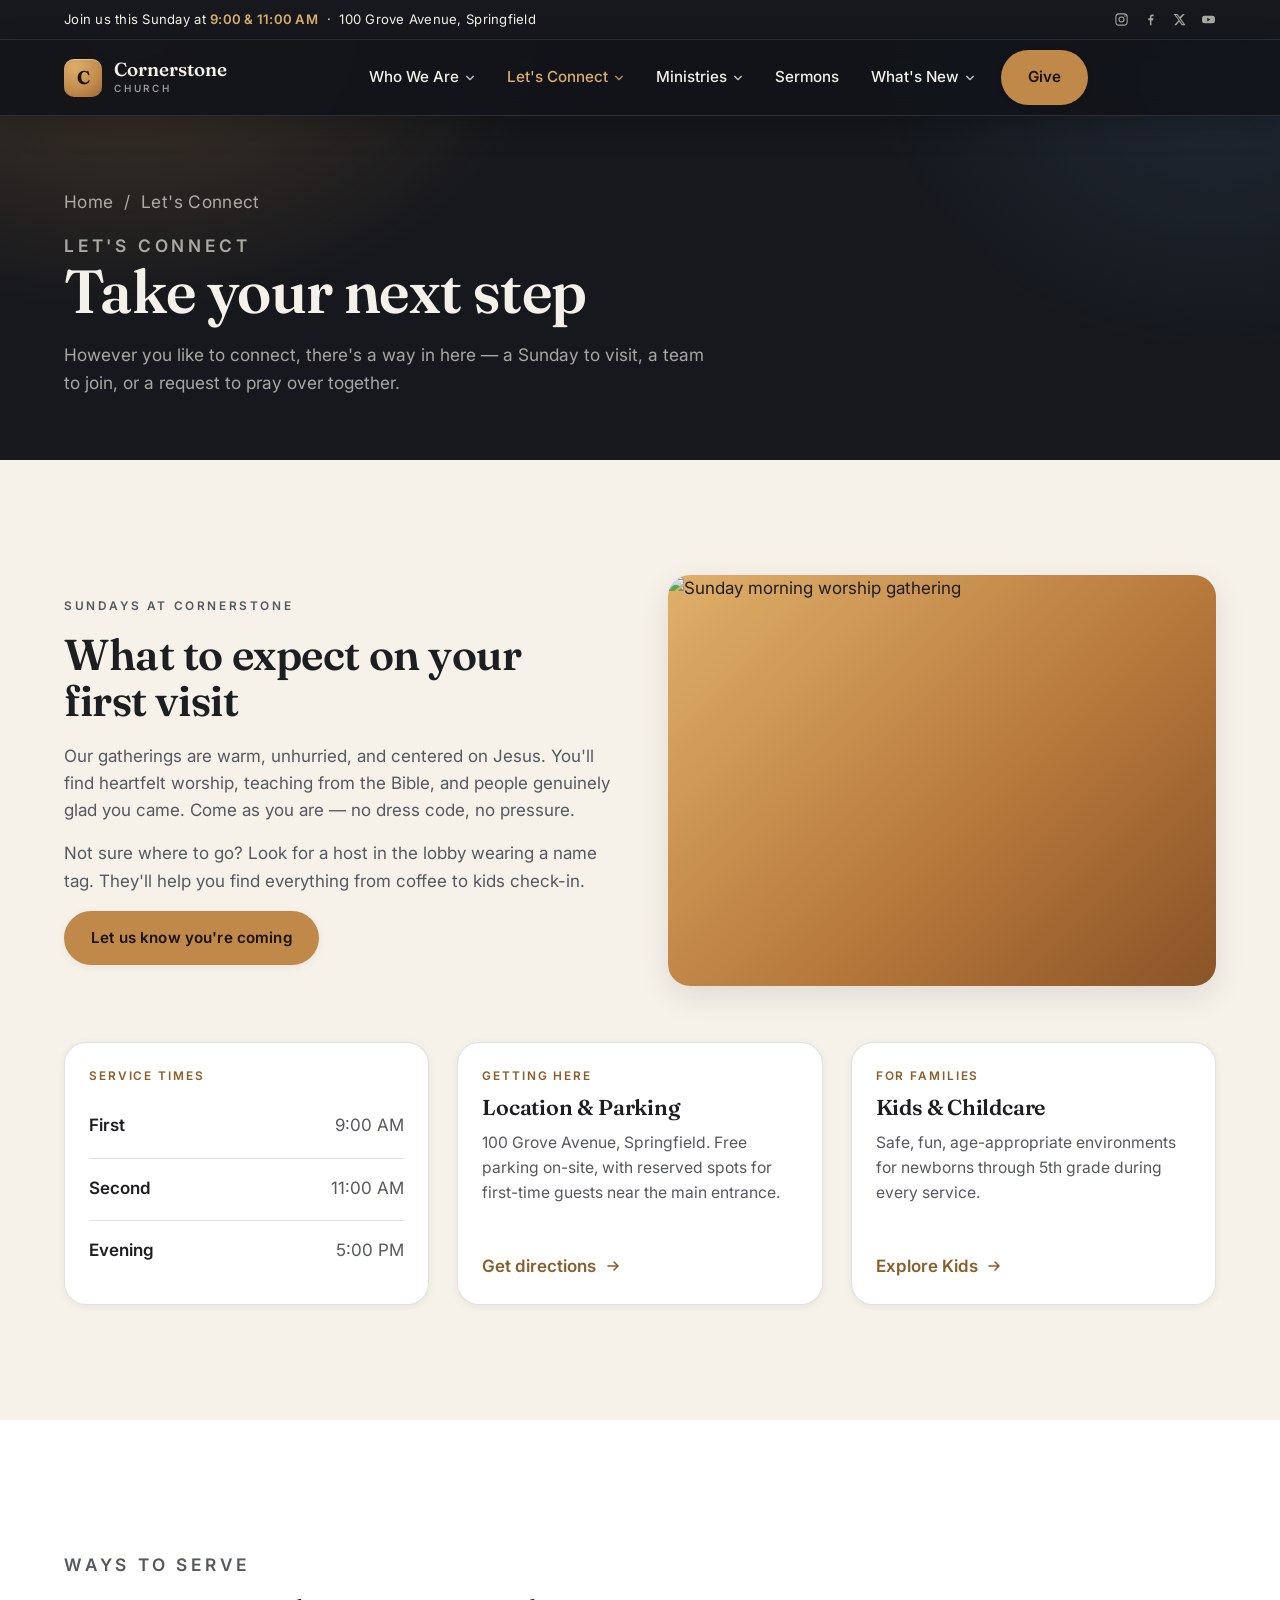
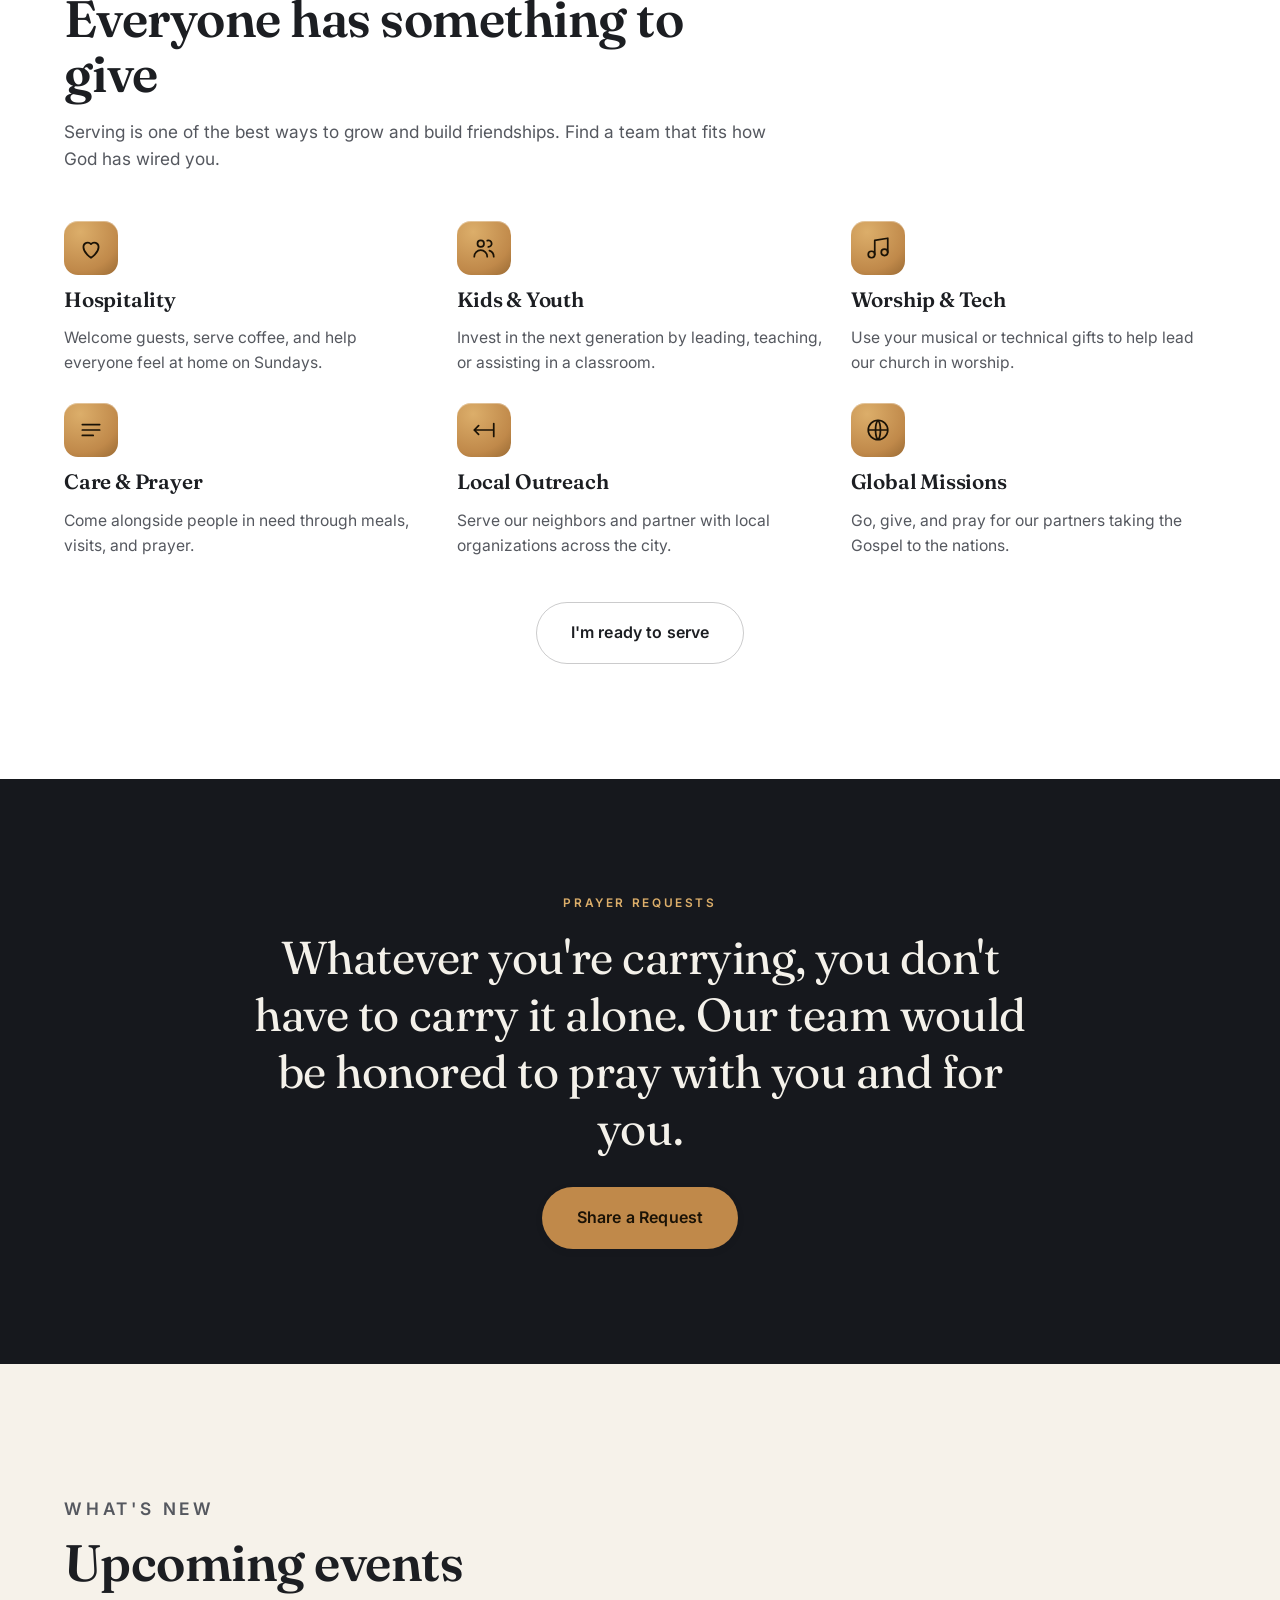
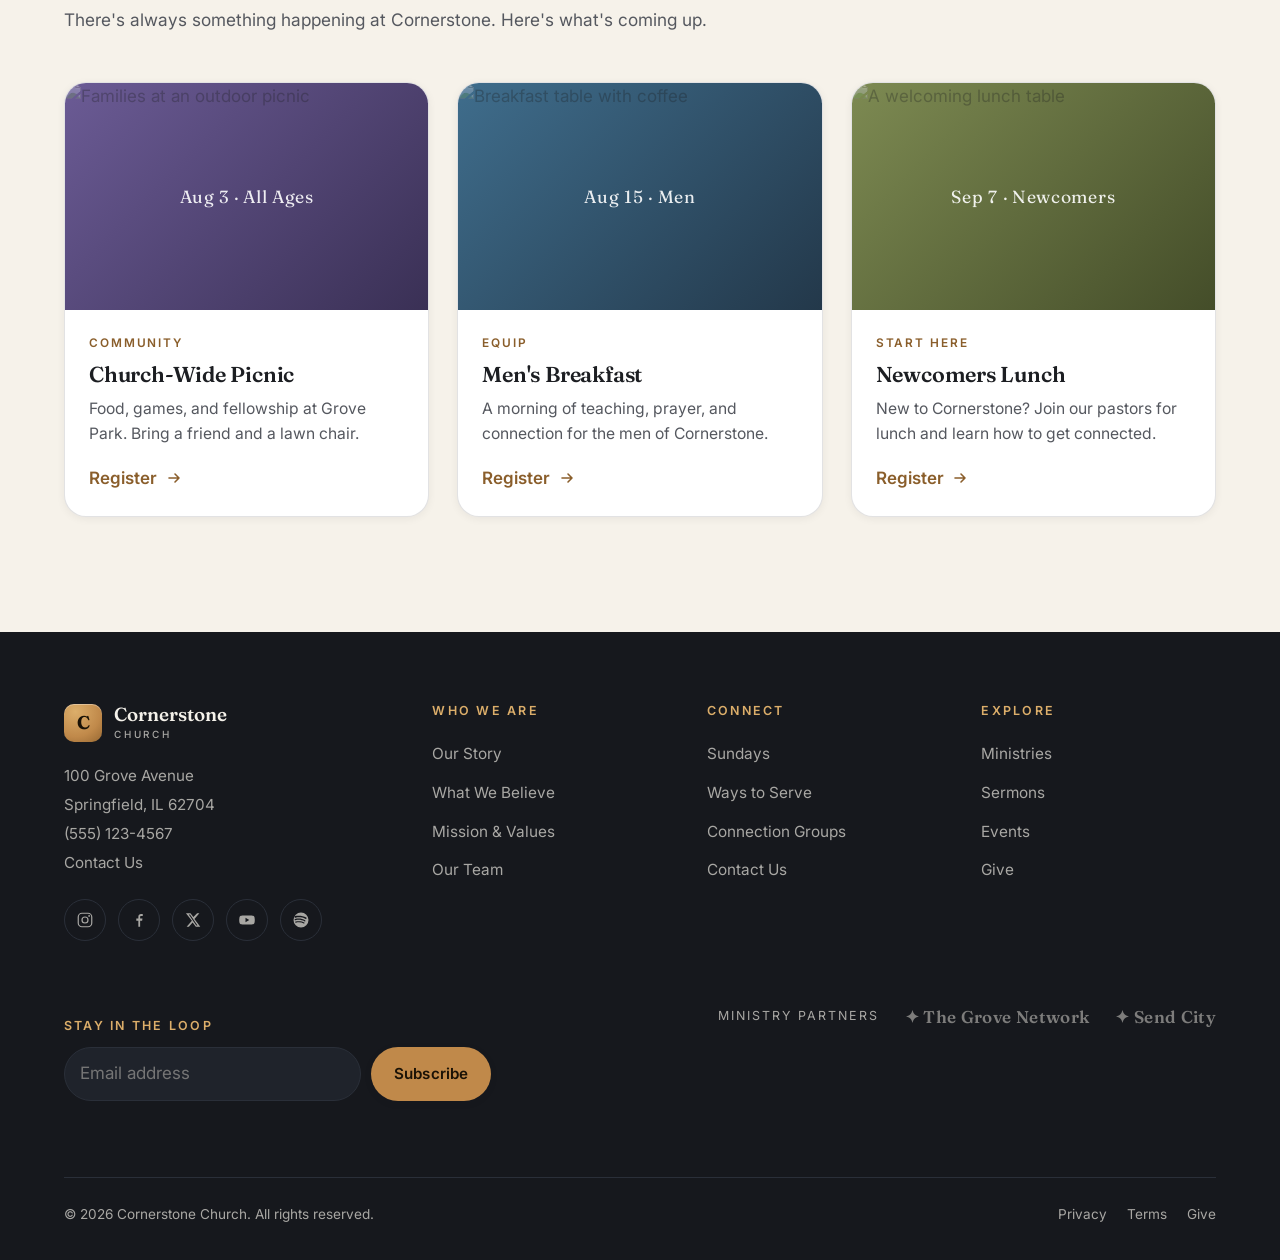
==== commit c59c059d: "Add files via upload" ====
--- a/connect.html
+++ b/connect.html
@@ -223,15 +223,15 @@
       </div>
       <div class="grid grid-3">
         <div class="card reveal">
-          <div class="card__media grad-3"><span class="card__media-fallback">Aug 3 · All Ages</span></div>
+          <div class="card__media grad-3"><img class="media-img is-faded" src="https://d8j0ntlcm91z4.cloudfront.net/user_3E9CPm0AuV3q70Xl4UHu15ShiqX/hf_20260827_185333_d43822a9-8dbd-4c65-a0a5-f7ab55509517.png" alt="Families at an outdoor picnic" aria-hidden="true" loading="lazy"><span class="card__media-fallback">Aug 3 · All Ages</span></div>
           <div class="card__body"><span class="card__tag">Community</span><h3 class="card__title">Church-Wide Picnic</h3><p class="card__text">Food, games, and fellowship at Grove Park. Bring a friend and a lawn chair.</p><span class="card__foot"><a class="link-arrow" href="#">Register <svg width="16" height="16" viewBox="0 0 16 16" fill="none"><path d="M3 8h10M9 4l4 4-4 4" stroke="currentColor" stroke-width="1.6" stroke-linecap="round" stroke-linejoin="round"/></svg></a></span></div>
         </div>
         <div class="card reveal" data-reveal-delay="1">
-          <div class="card__media grad-2"><span class="card__media-fallback">Aug 15 · Men</span></div>
+          <div class="card__media grad-2"><img class="media-img is-faded" src="https://d8j0ntlcm91z4.cloudfront.net/user_3E9CPm0AuV3q70Xl4UHu15ShiqX/hf_20260827_185333_6f85aa37-2acf-49f3-b062-95578c940d3c.png" alt="Breakfast table with coffee" aria-hidden="true" loading="lazy"><span class="card__media-fallback">Aug 15 · Men</span></div>
           <div class="card__body"><span class="card__tag">Equip</span><h3 class="card__title">Men's Breakfast</h3><p class="card__text">A morning of teaching, prayer, and connection for the men of Cornerstone.</p><span class="card__foot"><a class="link-arrow" href="#">Register <svg width="16" height="16" viewBox="0 0 16 16" fill="none"><path d="M3 8h10M9 4l4 4-4 4" stroke="currentColor" stroke-width="1.6" stroke-linecap="round" stroke-linejoin="round"/></svg></a></span></div>
         </div>
         <div class="card reveal" data-reveal-delay="2">
-          <div class="card__media grad-6"><span class="card__media-fallback">Sep 7 · Newcomers</span></div>
+          <div class="card__media grad-6"><img class="media-img is-faded" src="https://d8j0ntlcm91z4.cloudfront.net/user_3E9CPm0AuV3q70Xl4UHu15ShiqX/hf_20260827_185334_438e8345-406e-4048-ae14-619a99a5d6b7.png" alt="A welcoming lunch table" aria-hidden="true" loading="lazy"><span class="card__media-fallback">Sep 7 · Newcomers</span></div>
           <div class="card__body"><span class="card__tag">Start Here</span><h3 class="card__title">Newcomers Lunch</h3><p class="card__text">New to Cornerstone? Join our pastors for lunch and learn how to get connected.</p><span class="card__foot"><a class="link-arrow" href="#">Register <svg width="16" height="16" viewBox="0 0 16 16" fill="none"><path d="M3 8h10M9 4l4 4-4 4" stroke="currentColor" stroke-width="1.6" stroke-linecap="round" stroke-linejoin="round"/></svg></a></span></div>
         </div>
       </div>
--- a/assets/css/styles.css
+++ b/assets/css/styles.css
@@ -395,6 +395,11 @@
 }
 /* Real images fill their media slot; the gradient class stays behind as fallback */
 .media-img { position: absolute; inset: 0; width: 100%; height: 100%; object-fit: cover; z-index: 1; }
+/* On video-player cards the image is the backdrop, dimmed so the play button pops */
+.sermon-feature__media .media-img { z-index: 0; filter: brightness(.6); }
+/* Faded topic backdrop behind sermon archive tiles — the gradient supplies the topic color */
+.card__media .media-img.is-faded { z-index: 0; opacity: .3; filter: grayscale(.45); }
+.card__media-fallback { z-index: 1; }
 .card__body { padding: 24px; display: flex; flex-direction: column; gap: 10px; flex: 1; }
 .card__tag { font-size: .74rem; text-transform: uppercase; letter-spacing: .16em; font-weight: 600; color: var(--accent-ink); }
 .card__title { font-size: 1.35rem; }
@@ -513,10 +518,13 @@
 .field { display: grid; gap: 7px; }
 .field label { font-size: .85rem; font-weight: 600; letter-spacing: .02em; }
 .field input, .field textarea, .field select {
+  width: 100%; min-width: 0; max-width: 100%; box-sizing: border-box;
   font: inherit; padding: 13px 15px; border-radius: 11px;
   border: 1.5px solid var(--line-strong); background: var(--paper); color: var(--text);
   transition: border-color .2s var(--ease), box-shadow .2s var(--ease);
 }
+/* Prevent grid children from overflowing their tracks (form card, splits) */
+.form, .form__row, .split > * { min-width: 0; }
 .field input:focus, .field textarea:focus, .field select:focus {
   outline: none; border-color: var(--accent); box-shadow: 0 0 0 4px rgba(192,137,74,.18);
 }
